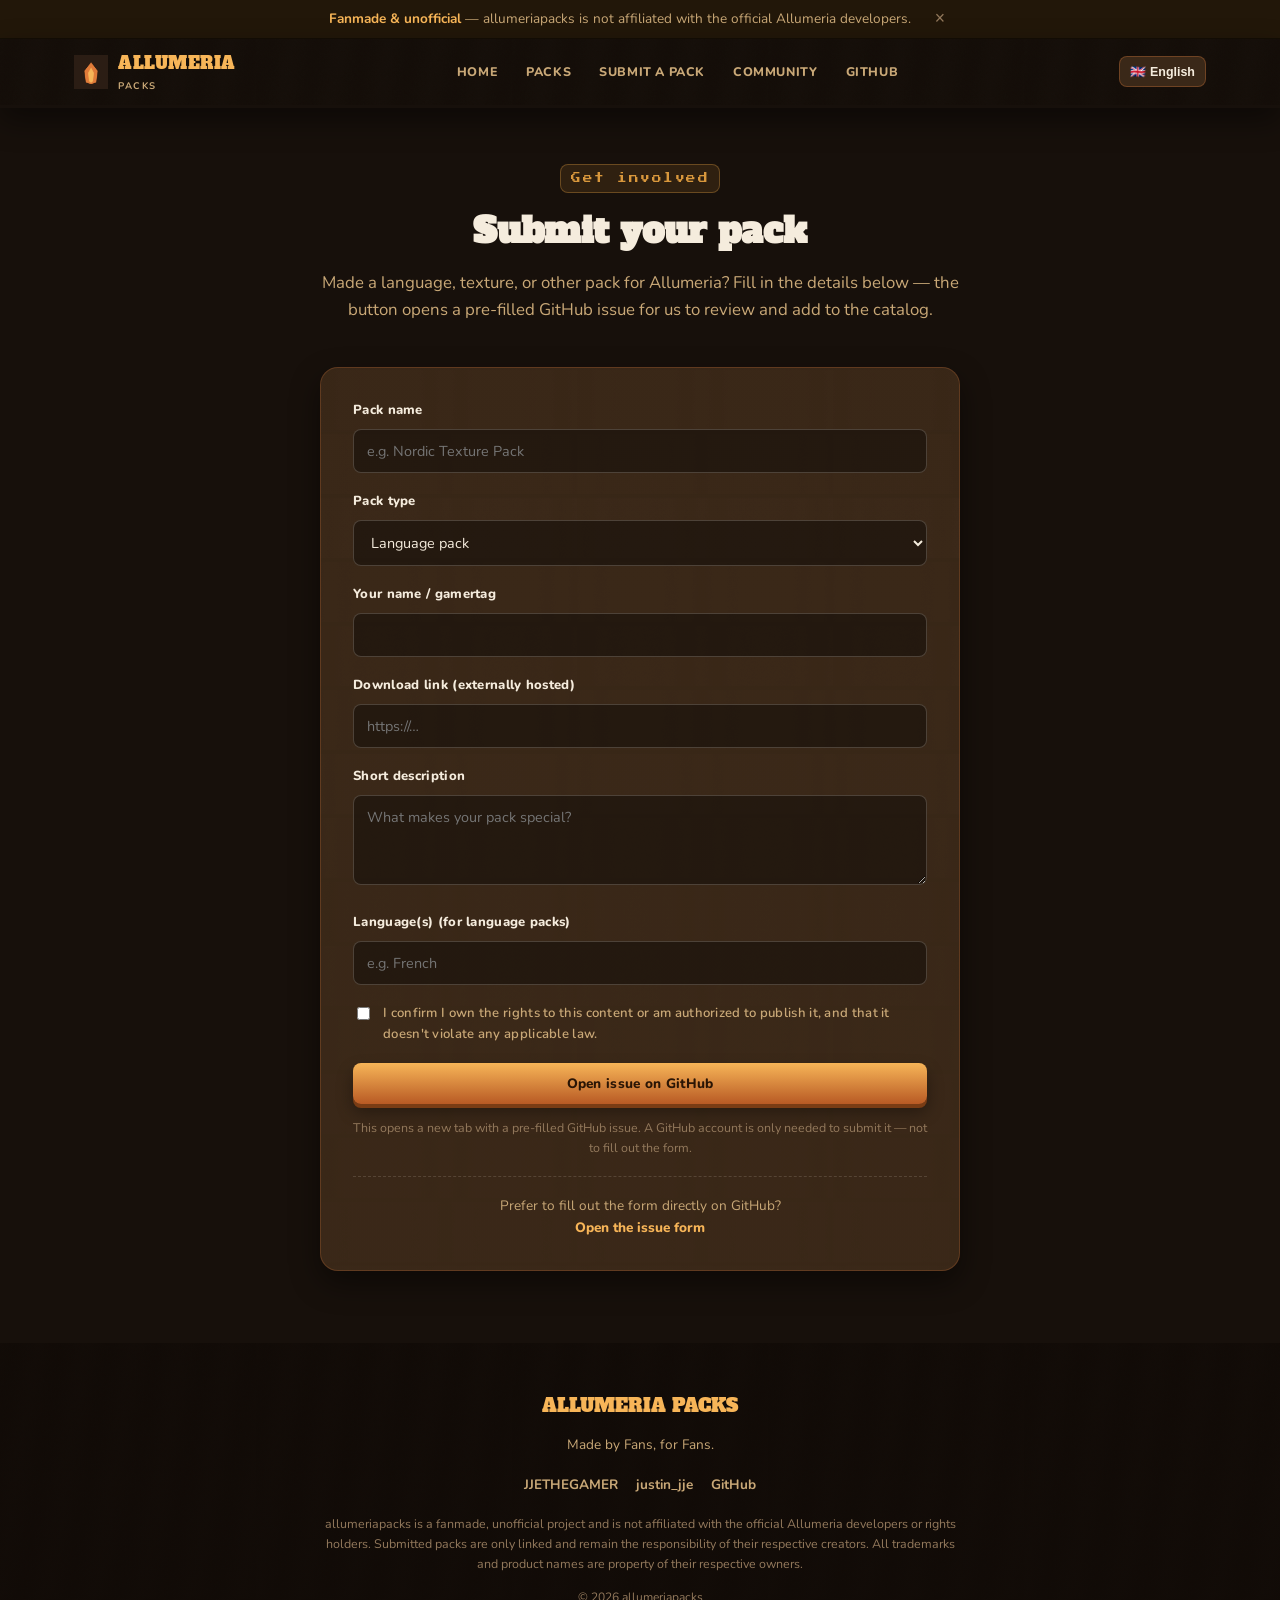
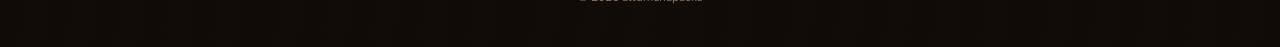
==== submit.html @ 22b9f439 "added page files" ====
<!doctype html>
<html lang="de">
<head>
<meta charset="UTF-8">
<meta name="viewport" content="width=device-width, initial-scale=1">

<title>Pack einreichen – allumeriapacks</title>
<meta name="description" content="Reiche dein eigenes Sprach-, Textur- oder anderes Paket für Allumeria bei allumeriapacks ein — kostenlos und offen für die Community.">
<meta name="robots" content="index, follow">
<link rel="canonical" href="https://allumeriapacks.github.io/submit.html">
<meta name="theme-color" content="#2a1a0e">

<meta property="og:type" content="website">
<meta property="og:site_name" content="allumeriapacks">
<meta property="og:title" content="Pack einreichen – allumeriapacks">
<meta property="og:description" content="Reiche dein eigenes Sprach-, Textur- oder anderes Paket für Allumeria bei allumeriapacks ein.">
<meta property="og:url" content="https://allumeriapacks.github.io/submit.html">
<meta property="og:image" content="https://allumeriapacks.github.io/assets/img/og-image.png">

<link rel="icon" href="assets/img/favicon-32.png" sizes="32x32" type="image/png">
<link rel="icon" href="assets/img/favicon-16.png" sizes="16x16" type="image/png">
<link rel="apple-touch-icon" href="assets/img/favicon-180.png">
<link rel="shortcut icon" href="assets/img/favicon.ico">

<link rel="preconnect" href="https://fonts.googleapis.com">
<link rel="preconnect" href="https://fonts.gstatic.com" crossorigin>
<link href="https://fonts.googleapis.com/css2?family=Alfa+Slab+One&family=Nunito:wght@400;600;700;800;900&family=Press+Start+2P&display=swap" rel="stylesheet">

<link rel="stylesheet" href="assets/css/style.css">
</head>
<body>

<div class="disclaimer-banner" id="disclaimer-banner">
  <div class="disclaimer-banner__inner">
    <span data-i18n-html="banner.text"></span>
    <button class="dismiss" type="button" data-i18n-aria="banner.dismiss">&times;</button>
  </div>
</div>

<header class="site-header">
  <nav class="nav" aria-label="Hauptnavigation">
    <a class="brand" href="index.html">
      <img class="brand__flame" src="assets/img/favicon.png" alt="" width="34" height="34">
      <span>ALLUMERIA<br><small>PACKS</small></span>
    </a>
    <button class="nav__toggle" id="nav-toggle" aria-expanded="false" aria-controls="nav-links" aria-label="Menü öffnen">☰</button>
    <ul class="nav__links" id="nav-links">
      <li><a href="index.html" data-i18n="nav.home">Home</a></li>
      <li><a href="index.html#catalog" data-i18n="nav.catalog">Packs</a></li>
      <li><a href="submit.html" data-i18n="nav.submit">Pack einreichen</a></li>
      <li><a href="index.html#community" data-i18n="nav.community">Community</a></li>
      <li><a href="https://github.com/allumeriapacks/allumeriapacks.github.io" target="_blank" rel="noopener" data-i18n="nav.github">GitHub</a></li>
    </ul>
    <div class="nav__actions">
      <div class="lang-switch" id="lang-switch">
        <button class="lang-switch__btn" id="lang-current" type="button" aria-haspopup="true">DE</button>
        <div class="lang-switch__menu" id="lang-menu" role="menu"></div>
      </div>
    </div>
  </nav>
</header>

<section style="padding-top:56px;">
  <div class="section__head">
    <span class="eyebrow" data-i18n="submit.eyebrow">Mitmachen</span>
    <h2 data-i18n="submit.title">Eigenes Pack einreichen</h2>
    <p class="hero__subtitle" data-i18n="submit.intro" style="margin-top:10px;">
      Du hast ein Sprach-, Textur- oder anderes Paket für Allumeria erstellt? Trag es unten ein — der Button öffnet ein vorausgefülltes GitHub-Issue.
    </p>
  </div>

  <form class="submit-panel" id="submit-form">
    <div class="form-field">
      <label for="pack-name" data-i18n="submit.name_label">Name des Packs</label>
      <input type="text" id="pack-name" name="pack-name" required data-i18n-placeholder="submit.name_placeholder" placeholder="z. B. Nordisches Texturepaket">
    </div>

    <div class="form-field">
      <label for="pack-type" data-i18n="submit.type_label">Art des Packs</label>
      <select id="pack-type" name="pack-type" required>
        <option value="language" data-i18n="pack.type_language">Sprachpaket</option>
        <option value="texture" data-i18n="pack.type_texture">Texturepaket</option>
        <option value="other" data-i18n="pack.type_other">Sonstiges</option>
      </select>
    </div>

    <div class="form-field">
      <label for="author" data-i18n="submit.author_label">Dein Name / Gamertag</label>
      <input type="text" id="author" name="author" required>
    </div>

    <div class="form-field">
      <label for="link" data-i18n="submit.link_label">Link zum Download (extern gehostet)</label>
      <input type="url" id="link" name="link" required data-i18n-placeholder="submit.link_placeholder" placeholder="https://…">
    </div>

    <div class="form-field">
      <label for="description" data-i18n="submit.description_label">Kurzbeschreibung</label>
      <textarea id="description" name="description" required data-i18n-placeholder="submit.description_placeholder" placeholder="Was macht dein Pack besonders?"></textarea>
    </div>

    <div class="form-field">
      <label for="languages" data-i18n="submit.language_label">Sprache(n) (bei Sprachpaketen)</label>
      <input type="text" id="languages" name="languages" data-i18n-placeholder="submit.language_placeholder" placeholder="z. B. Französisch">
    </div>

    <div class="form-field form-field--checkbox">
      <input type="checkbox" id="license" name="license" required>
      <label for="license" data-i18n="submit.license_label">Ich bestätige, dass ich die Rechte an diesem Inhalt besitze oder zur Veröffentlichung berechtigt bin und dass er nicht gegen geltendes Recht verstößt.</label>
    </div>

    <button type="submit" class="btn btn--primary btn--block" data-i18n="submit.submit_btn">Issue auf GitHub öffnen</button>

    <p class="form-note" data-i18n="submit.note">
      Es öffnet sich ein neuer Tab mit einem vorausgefüllten GitHub-Issue. Ein GitHub-Account wird nur zum Absenden benötigt.
    </p>

    <div class="form-alt">
      <span data-i18n="submit.alt_link">Lieber direkt das Formular auf GitHub ausfüllen?</span>
      <br>
      <a href="https://github.com/allumeriapacks/allumeriapacks.github.io/issues/new?template=submit-pack.yml&labels=pack-submission" target="_blank" rel="noopener" data-i18n="submit.alt_link_cta">Issue-Formular öffnen</a>
    </div>
  </form>
</section>

<footer class="site-footer">
  <div class="site-footer__brand">ALLUMERIA PACKS</div>
  <p class="site-footer__tagline" data-i18n="footer.tagline">Made by Fans, for Fans.</p>
  <div class="site-footer__socials">
    <a href="https://github.com/JJETHEGAMER" target="_blank" rel="noopener">JJETHEGAMER</a>
    <a href="https://instagram.com/justin_jje" target="_blank" rel="noopener">justin_jje</a>
    <a href="https://github.com/allumeriapacks/allumeriapacks.github.io" target="_blank" rel="noopener">GitHub</a>
  </div>
  <p class="site-footer__disclaimer" data-i18n="footer.disclaimer">
    allumeriapacks ist ein fanmade, inoffizielles Projekt und steht in keiner Verbindung zu den offiziellen Allumeria-Entwicklern oder -Rechteinhabern.
  </p>
  <p class="site-footer__rights">© <span id="footer-year">2026</span> allumeriapacks</p>
</footer>

<script src="assets/js/main.js"></script>
</body>
</html>
---- assets/css/style.css ----
/* =========================================================
   allumeriapacks — stylesheet
   Fanmade / inoffizieller Download-Bereich für Allumeria
   Design: rustikales Lagerfeuer-/Holz-Thema
   ========================================================= */

:root {
  /* palette */
  --bg-deep: #17100b;
  --bg-panel: #2a1c12;
  --bg-panel-2: #221709;
  --bg-card: #3a2818;
  --bg-card-hover: #43301d;
  --wood-seam: #17100b;
  --accent: #e8823c;
  --accent-dark: #b85a24;
  --accent-light: #f7b558;
  --text-cream: #f5ecdd;
  --text-muted: #c9a877;
  --text-faint: #93795c;
  --ok: #7fa650;
  --demo: #d8973c;
  --border-glow: rgba(232, 130, 60, 0.35);

  --font-display: "Alfa Slab One", "Georgia", serif;
  --font-body: "Nunito", "Segoe UI", sans-serif;
  --font-pixel: "Press Start 2P", monospace;

  --radius-lg: 18px;
  --radius-md: 12px;
  --radius-sm: 8px;
  --shadow-panel: 0 12px 30px rgba(0, 0, 0, 0.45);
  --container: 1180px;
}

@media (prefers-reduced-motion: reduce) {
  * { animation-duration: 0.001ms !important; transition-duration: 0.001ms !important; }
}

* { box-sizing: border-box; }

html { scroll-behavior: smooth; }

body {
  margin: 0;
  background: var(--bg-deep);
  color: var(--text-cream);
  font-family: var(--font-body);
  font-size: 16px;
  line-height: 1.6;
}

img { max-width: 100%; display: block; }

a { color: inherit; text-decoration: none; }

.container {
  max-width: var(--container);
  margin: 0 auto;
  padding: 0 24px;
}

.visually-hidden {
  position: absolute;
  width: 1px; height: 1px;
  overflow: hidden;
  clip: rect(0 0 0 0);
  white-space: nowrap;
}

/* focus visibility */
a:focus-visible,
button:focus-visible,
select:focus-visible {
  outline: 3px solid var(--accent-light);
  outline-offset: 2px;
}

/* =========================================================
   Top disclaimer banner
   ========================================================= */
.disclaimer-banner {
  background: var(--bg-panel-2);
  border-bottom: 1px solid rgba(0,0,0,0.4);
  color: var(--text-muted);
  font-size: 0.85rem;
}
.disclaimer-banner__inner {
  max-width: var(--container);
  margin: 0 auto;
  padding: 8px 24px;
  display: flex;
  align-items: center;
  gap: 10px;
  justify-content: center;
  text-align: center;
}
.disclaimer-banner__inner strong { color: var(--accent-light); }
.disclaimer-banner .dismiss {
  background: none;
  border: none;
  color: var(--text-faint);
  cursor: pointer;
  font-size: 1.1rem;
  line-height: 1;
  margin-left: 8px;
  padding: 2px 6px;
}
.disclaimer-banner .dismiss:hover { color: var(--accent-light); }
.disclaimer-banner[hidden] { display: none; }

/* =========================================================
   Header / Nav
   ========================================================= */
.site-header {
  position: sticky;
  top: 0;
  z-index: 40;
  background-image:
    linear-gradient(rgba(20, 14, 9, 0.85), rgba(20, 14, 9, 0.85)),
    url("../img/wood-panel.png");
  background-size: auto, 256px;
  border-bottom: 3px solid var(--wood-seam);
  box-shadow: var(--shadow-panel);
}

.nav {
  display: flex;
  align-items: center;
  justify-content: space-between;
  gap: 20px;
  padding: 12px 24px;
  max-width: var(--container);
  margin: 0 auto;
  position: relative;
}

.brand {
  display: flex;
  align-items: center;
  gap: 10px;
  font-family: var(--font-display);
  font-size: 1.05rem;
  letter-spacing: 0.5px;
  color: var(--accent-light);
  white-space: nowrap;
}
.brand__flame { width: 34px; height: 34px; flex-shrink: 0; }
.brand small {
  display: block;
  font-family: var(--font-body);
  font-weight: 700;
  font-size: 0.6rem;
  letter-spacing: 1.5px;
  color: var(--text-muted);
}

.nav__toggle {
  display: none;
  background: none;
  border: 1px solid var(--text-faint);
  border-radius: var(--radius-sm);
  color: var(--text-cream);
  font-size: 1.2rem;
  padding: 6px 10px;
  cursor: pointer;
}

.nav__links {
  display: flex;
  gap: 4px;
  list-style: none;
  margin: 0;
  padding: 0;
  flex-wrap: wrap;
}
.nav__links a {
  display: inline-block;
  padding: 8px 12px;
  font-weight: 800;
  font-size: 0.78rem;
  letter-spacing: 0.6px;
  text-transform: uppercase;
  color: var(--text-muted);
  border-radius: var(--radius-sm);
  transition: color 0.15s ease, background 0.15s ease;
}
.nav__links a:hover,
.nav__links a:focus-visible {
  color: var(--accent-light);
  background: rgba(232, 130, 60, 0.1);
}

.nav__actions {
  display: flex;
  align-items: center;
  gap: 10px;
}

.lang-switch { position: relative; }
.lang-switch__btn {
  display: flex;
  align-items: center;
  gap: 6px;
  background: var(--bg-card);
  border: 1px solid rgba(232, 130, 60, 0.3);
  color: var(--text-cream);
  padding: 7px 10px;
  border-radius: var(--radius-sm);
  font-weight: 700;
  font-size: 0.78rem;
  cursor: pointer;
}
.lang-switch__btn:hover { border-color: var(--accent); }
.lang-switch__menu {
  position: absolute;
  right: 0;
  top: calc(100% + 8px);
  background: var(--bg-card);
  border: 1px solid rgba(232, 130, 60, 0.25);
  border-radius: var(--radius-md);
  box-shadow: var(--shadow-panel);
  min-width: 170px;
  padding: 6px;
  display: none;
  z-index: 50;
}
.lang-switch.open .lang-switch__menu { display: block; }
.lang-switch__menu button {
  width: 100%;
  display: flex;
  align-items: center;
  gap: 8px;
  background: none;
  border: none;
  color: var(--text-cream);
  padding: 8px 10px;
  border-radius: var(--radius-sm);
  font-size: 0.85rem;
  cursor: pointer;
  text-align: left;
}
.lang-switch__menu button:hover { background: rgba(232, 130, 60, 0.15); }
.lang-switch__menu button[aria-current="true"] { color: var(--accent-light); font-weight: 800; }

.btn {
  display: inline-flex;
  align-items: center;
  justify-content: center;
  gap: 8px;
  font-family: var(--font-body);
  font-weight: 800;
  font-size: 0.85rem;
  letter-spacing: 0.3px;
  padding: 11px 20px;
  border-radius: var(--radius-sm);
  border: none;
  cursor: pointer;
  transition: transform 0.12s ease, box-shadow 0.12s ease, background 0.15s ease;
}
.btn:active { transform: translateY(1px); }

.btn--primary {
  background: linear-gradient(180deg, var(--accent-light), var(--accent-dark));
  color: #2a1505;
  box-shadow: 0 4px 0 #7a3c14, 0 8px 16px rgba(0,0,0,0.35);
}
.btn--primary:hover { filter: brightness(1.07); }

.btn--ghost {
  background: rgba(245, 236, 221, 0.06);
  color: var(--text-cream);
  border: 1px solid rgba(245, 236, 221, 0.25);
}
.btn--ghost:hover { background: rgba(245, 236, 221, 0.12); }

.btn--sm { padding: 8px 14px; font-size: 0.78rem; }
.btn--block { width: 100%; }
.btn--disabled {
  opacity: 0.5;
  cursor: not-allowed;
  box-shadow: none;
  filter: grayscale(0.4);
}
.btn--disabled:hover { filter: grayscale(0.4); }

/* =========================================================
   Hero
   ========================================================= */
.hero {
  position: relative;
  padding: 84px 24px 96px;
  text-align: center;
  background:
    radial-gradient(ellipse at 50% 0%, rgba(232,130,60,0.16), transparent 60%),
    url("../img/hero-bg.jpg") center / cover;
  border-bottom: 3px solid var(--wood-seam);
  overflow: hidden;
}
.hero::after {
  content: "";
  position: absolute;
  inset: 0;
  background: linear-gradient(180deg, transparent 40%, var(--bg-deep) 100%);
  pointer-events: none;
}
.hero__inner { position: relative; z-index: 1; max-width: 720px; margin: 0 auto; }

.hero__flame {
  width: 56px;
  height: 56px;
  margin: 0 auto 18px;
  animation: flicker 2.6s ease-in-out infinite;
}
@keyframes flicker {
  0%, 100% { transform: scale(1) rotate(-1deg); filter: brightness(1); }
  50% { transform: scale(1.06) rotate(1deg); filter: brightness(1.15); }
}

.eyebrow {
  display: inline-block;
  font-family: var(--font-pixel);
  font-size: 0.6rem;
  letter-spacing: 1.5px;
  color: var(--demo);
  background: rgba(216, 151, 60, 0.12);
  border: 1px solid rgba(216, 151, 60, 0.35);
  padding: 6px 10px;
  border-radius: var(--radius-sm);
  margin-bottom: 18px;
}

.hero h1 {
  font-family: var(--font-display);
  font-size: clamp(2.4rem, 6vw, 4.2rem);
  line-height: 1.05;
  margin: 0 0 14px;
  color: var(--text-cream);
  text-shadow: 0 3px 0 rgba(0,0,0,0.5), 0 0 40px rgba(232,130,60,0.25);
  letter-spacing: 1px;
}
.hero__subtitle {
  font-size: 1.05rem;
  color: var(--text-muted);
  margin: 0 0 32px;
}
.hero__actions {
  display: flex;
  justify-content: center;
  gap: 14px;
  flex-wrap: wrap;
}

/* =========================================================
   Section shared
   ========================================================= */
section { padding: 72px 24px; }
.section__head {
  max-width: 640px;
  margin: 0 auto 44px;
  text-align: center;
}
.section__head h2 {
  font-family: var(--font-display);
  font-size: clamp(1.6rem, 3.4vw, 2.2rem);
  margin: 10px 0 0;
  color: var(--text-cream);
}
.section__head .eyebrow { margin-bottom: 0; }

/* =========================================================
   Pack cards
   ========================================================= */
.packs {
  background: var(--bg-panel);
  border-top: 1px solid rgba(0,0,0,0.3);
  border-bottom: 3px solid var(--wood-seam);
}
.pack-grid {
  max-width: var(--container);
  margin: 0 auto;
  display: grid;
  grid-template-columns: repeat(auto-fit, minmax(320px, 1fr));
  gap: 28px;
}

.pack-card {
  position: relative;
  background:
    linear-gradient(rgba(58, 40, 24, 0.94), rgba(58, 40, 24, 0.97)),
    url("../img/wood-plank.png");
  background-size: auto, 256px;
  border: 1px solid rgba(232, 130, 60, 0.22);
  border-radius: var(--radius-lg);
  padding: 28px 26px 26px;
  box-shadow: var(--shadow-panel);
  transition: transform 0.18s ease, box-shadow 0.18s ease, border-color 0.18s ease;
}
.pack-card:hover {
  transform: translateY(-4px);
  border-color: var(--border-glow);
  box-shadow: 0 18px 40px rgba(0,0,0,0.5), 0 0 0 1px var(--border-glow);
}

.pack-card__top {
  display: flex;
  align-items: center;
  gap: 12px;
  margin-bottom: 16px;
}
.pack-card__badge {
  flex-shrink: 0;
  width: 34px;
  height: 34px;
  border-radius: 50%;
  background: linear-gradient(180deg, var(--accent-light), var(--accent-dark));
  color: #2a1505;
  font-family: var(--font-pixel);
  font-size: 0.85rem;
  display: flex;
  align-items: center;
  justify-content: center;
  box-shadow: 0 3px 0 #7a3c14;
}
.pack-card__kicker {
  font-size: 0.72rem;
  font-weight: 800;
  letter-spacing: 0.8px;
  text-transform: uppercase;
  color: var(--text-faint);
}

.pack-card h3 {
  font-family: var(--font-display);
  font-size: 1.3rem;
  margin: 0 0 4px;
  color: var(--text-cream);
  letter-spacing: 0.3px;
}
.pack-card__subtitle {
  font-size: 0.85rem;
  color: var(--text-muted);
  margin: 0 0 14px;
}

.status-tag {
  display: inline-flex;
  align-items: center;
  gap: 6px;
  font-size: 0.72rem;
  font-weight: 800;
  letter-spacing: 0.4px;
  text-transform: uppercase;
  padding: 5px 10px;
  border-radius: 20px;
  margin-bottom: 16px;
}
.status-tag--demo {
  color: var(--demo);
  background: rgba(216, 151, 60, 0.14);
  border: 1px solid rgba(216, 151, 60, 0.35);
}
.status-tag--demo::before { content: "\26A0\FE0E"; }

.pack-card p.desc {
  font-size: 0.92rem;
  color: var(--text-muted);
  margin: 0 0 16px;
}

.pack-card__features {
  list-style: none;
  margin: 0 0 20px;
  padding: 0;
  display: grid;
  gap: 8px;
}
.pack-card__features li {
  font-size: 0.85rem;
  color: var(--text-cream);
  display: flex;
  gap: 8px;
  align-items: flex-start;
}
.pack-card__features li::before {
  content: "\2713";
  color: var(--accent-light);
  font-weight: 900;
  flex-shrink: 0;
}

.pack-card__meta {
  display: flex;
  gap: 16px;
  flex-wrap: wrap;
  font-size: 0.75rem;
  color: var(--text-faint);
  margin-bottom: 18px;
  border-top: 1px dashed rgba(245,236,221,0.15);
  padding-top: 14px;
}
.pack-card__meta strong { color: var(--text-muted); }

.pack-card__actions {
  display: flex;
  gap: 10px;
  flex-wrap: wrap;
}
.pack-card__actions .btn { flex: 1 1 auto; }

/* =========================================================
   Installation steps
   ========================================================= */
.install-steps {
  max-width: var(--container);
  margin: 0 auto;
  display: grid;
  grid-template-columns: repeat(auto-fit, minmax(260px, 1fr));
  gap: 24px;
}
.install-step {
  background: var(--bg-card);
  border: 1px solid rgba(232,130,60,0.15);
  border-radius: var(--radius-md);
  padding: 22px 20px;
  position: relative;
}
.install-step__num {
  font-family: var(--font-pixel);
  font-size: 1.4rem;
  color: var(--accent);
  margin-bottom: 10px;
  display: block;
}
.install-step h3 {
  font-size: 1.02rem;
  margin: 0 0 8px;
  color: var(--text-cream);
}
.install-step p {
  font-size: 0.88rem;
  color: var(--text-muted);
  margin: 0;
}
.install-step code {
  background: rgba(0,0,0,0.35);
  padding: 2px 6px;
  border-radius: 4px;
  font-size: 0.82rem;
  color: var(--accent-light);
}

/* =========================================================
   Community
   ========================================================= */
.community {
  background: var(--bg-panel);
  border-top: 1px solid rgba(0,0,0,0.3);
  border-bottom: 3px solid var(--wood-seam);
  text-align: center;
}
.community__socials {
  display: flex;
  justify-content: center;
  gap: 14px;
  flex-wrap: wrap;
  margin-top: 28px;
}
.social-pill {
  display: inline-flex;
  align-items: center;
  gap: 8px;
  background: var(--bg-card);
  border: 1px solid rgba(232,130,60,0.25);
  padding: 10px 18px;
  border-radius: 30px;
  font-weight: 800;
  font-size: 0.85rem;
  color: var(--text-cream);
  transition: border-color 0.15s ease, transform 0.15s ease;
}
.social-pill:hover { border-color: var(--accent); transform: translateY(-2px); }
.social-pill svg { width: 18px; height: 18px; }

/* =========================================================
   Footer
   ========================================================= */
.site-footer {
  background-image:
    linear-gradient(rgba(17,11,7,0.9), rgba(17,11,7,0.94)),
    url("../img/wood-panel.png");
  background-size: auto, 256px;
  padding: 48px 24px 28px;
  text-align: center;
  color: var(--text-faint);
  font-size: 0.85rem;
}
.site-footer__brand {
  font-family: var(--font-display);
  color: var(--accent-light);
  font-size: 1.15rem;
  margin-bottom: 6px;
}
.site-footer__tagline { color: var(--text-muted); margin-bottom: 18px; }
.site-footer__socials {
  display: flex;
  justify-content: center;
  gap: 18px;
  margin-bottom: 18px;
  flex-wrap: wrap;
}
.site-footer__socials a { color: var(--text-muted); font-weight: 700; }
.site-footer__socials a:hover { color: var(--accent-light); }
.site-footer__disclaimer {
  max-width: 640px;
  margin: 0 auto 14px;
  font-size: 0.78rem;
  line-height: 1.6;
}
.site-footer__rights { font-size: 0.75rem; }

/* =========================================================
   Modal (preview)
   ========================================================= */
.modal-overlay {
  position: fixed;
  inset: 0;
  background: rgba(10, 6, 4, 0.75);
  display: none;
  align-items: center;
  justify-content: center;
  z-index: 100;
  padding: 20px;
}
.modal-overlay.open { display: flex; }
.modal {
  background: var(--bg-card);
  border: 1px solid rgba(232,130,60,0.3);
  border-radius: var(--radius-lg);
  max-width: 560px;
  width: 100%;
  padding: 26px;
  box-shadow: var(--shadow-panel);
}
.modal h3 { font-family: var(--font-display); color: var(--accent-light); margin-top: 0; }
.modal__close {
  float: right;
  background: none;
  border: none;
  color: var(--text-muted);
  font-size: 1.3rem;
  cursor: pointer;
}
.modal__body { clear: both; }
.modal__body ul { padding-left: 20px; color: var(--text-muted); }

/* =========================================================
   Catalog filter bar
   ========================================================= */
.filter-bar {
  max-width: var(--container);
  margin: 0 auto 32px;
  display: flex;
  gap: 10px;
  flex-wrap: wrap;
  justify-content: center;
}
.filter-chip {
  background: var(--bg-card);
  border: 1px solid rgba(232, 130, 60, 0.25);
  color: var(--text-muted);
  padding: 9px 16px;
  border-radius: 30px;
  font-weight: 800;
  font-size: 0.78rem;
  letter-spacing: 0.3px;
  cursor: pointer;
  transition: all 0.15s ease;
}
.filter-chip:hover { border-color: var(--accent); color: var(--text-cream); }
.filter-chip[aria-pressed="true"] {
  background: linear-gradient(180deg, var(--accent-light), var(--accent-dark));
  color: #2a1505;
  border-color: transparent;
}

.pack-card__official {
  display: inline-flex;
  align-items: center;
  gap: 5px;
  font-size: 0.68rem;
  font-weight: 800;
  letter-spacing: 0.4px;
  text-transform: uppercase;
  color: var(--accent-light);
  margin-bottom: 10px;
}
.pack-card__official::before { content: "\2605"; }

.pack-card__author {
  font-size: 0.82rem;
  color: var(--text-faint);
  margin: 0 0 14px;
}
.pack-card__author a { color: var(--text-muted); font-weight: 700; }
.pack-card__author a:hover { color: var(--accent-light); }

.pack-card__tags {
  list-style: none;
  display: flex;
  flex-wrap: wrap;
  gap: 6px;
  margin: 0 0 16px;
  padding: 0;
}
.pack-card__tags li {
  font-size: 0.7rem;
  font-weight: 700;
  color: var(--text-muted);
  background: rgba(245, 236, 221, 0.06);
  border: 1px solid rgba(245, 236, 221, 0.12);
  padding: 3px 9px;
  border-radius: 20px;
}

.pack-card__external {
  font-size: 0.72rem;
  color: var(--text-faint);
  margin: -6px 0 16px;
  display: flex;
  align-items: center;
  gap: 5px;
}
.pack-card__external::before { content: "\2197"; }

.empty-state {
  max-width: var(--container);
  margin: 0 auto;
  text-align: center;
  padding: 60px 20px;
  border: 2px dashed rgba(232, 130, 60, 0.25);
  border-radius: var(--radius-lg);
  color: var(--text-muted);
}
.empty-state h3 {
  font-family: var(--font-display);
  color: var(--text-cream);
  margin: 0 0 8px;
  font-size: 1.2rem;
}
.empty-state[hidden] { display: none; }

/* =========================================================
   Submit form
   ========================================================= */
.submit-panel {
  max-width: 640px;
  margin: 0 auto;
  background:
    linear-gradient(rgba(58, 40, 24, 0.94), rgba(58, 40, 24, 0.97)),
    url("../img/wood-plank.png");
  background-size: auto, 256px;
  border: 1px solid rgba(232, 130, 60, 0.22);
  border-radius: var(--radius-lg);
  padding: 32px;
  box-shadow: var(--shadow-panel);
}

.form-field { margin-bottom: 18px; }
.form-field label {
  display: block;
  font-weight: 800;
  font-size: 0.82rem;
  letter-spacing: 0.3px;
  color: var(--text-cream);
  margin-bottom: 8px;
}
.form-field input[type="text"],
.form-field input[type="url"],
.form-field textarea,
.form-field select {
  width: 100%;
  background: rgba(23, 16, 11, 0.6);
  border: 1px solid rgba(245, 236, 221, 0.2);
  color: var(--text-cream);
  padding: 11px 13px;
  border-radius: var(--radius-sm);
  font-family: var(--font-body);
  font-size: 0.9rem;
}
.form-field input:focus,
.form-field textarea:focus,
.form-field select:focus {
  outline: 2px solid var(--accent);
  border-color: var(--accent);
}
.form-field textarea { resize: vertical; min-height: 90px; }
.form-field--checkbox {
  display: flex;
  align-items: flex-start;
  gap: 10px;
}
.form-field--checkbox input { margin-top: 4px; flex-shrink: 0; }
.form-field--checkbox label { margin: 0; font-weight: 600; font-size: 0.82rem; color: var(--text-muted); }
.form-note {
  font-size: 0.78rem;
  color: var(--text-faint);
  margin: 14px 0 0;
  text-align: center;
}
.form-alt {
  text-align: center;
  margin-top: 18px;
  padding-top: 18px;
  border-top: 1px dashed rgba(245, 236, 221, 0.15);
  font-size: 0.85rem;
  color: var(--text-muted);
}
.form-alt a { color: var(--accent-light); font-weight: 800; }

/* =========================================================
   Responsive
   ========================================================= */
@media (max-width: 860px) {
  .nav__toggle { display: inline-flex; align-items: center; }
  .nav__links {
    position: absolute;
    top: 100%;
    left: 0;
    right: 0;
    background: var(--bg-panel);
    flex-direction: column;
    padding: 10px 16px;
    display: none;
    border-bottom: 3px solid var(--wood-seam);
    box-shadow: var(--shadow-panel);
  }
  .nav__links.open { display: flex; }
  .nav__links a { padding: 12px 8px; }
}

@media (max-width: 520px) {
  section { padding: 56px 18px; }
  .hero { padding: 64px 18px 72px; }
  .pack-card__actions { flex-direction: column; }
}
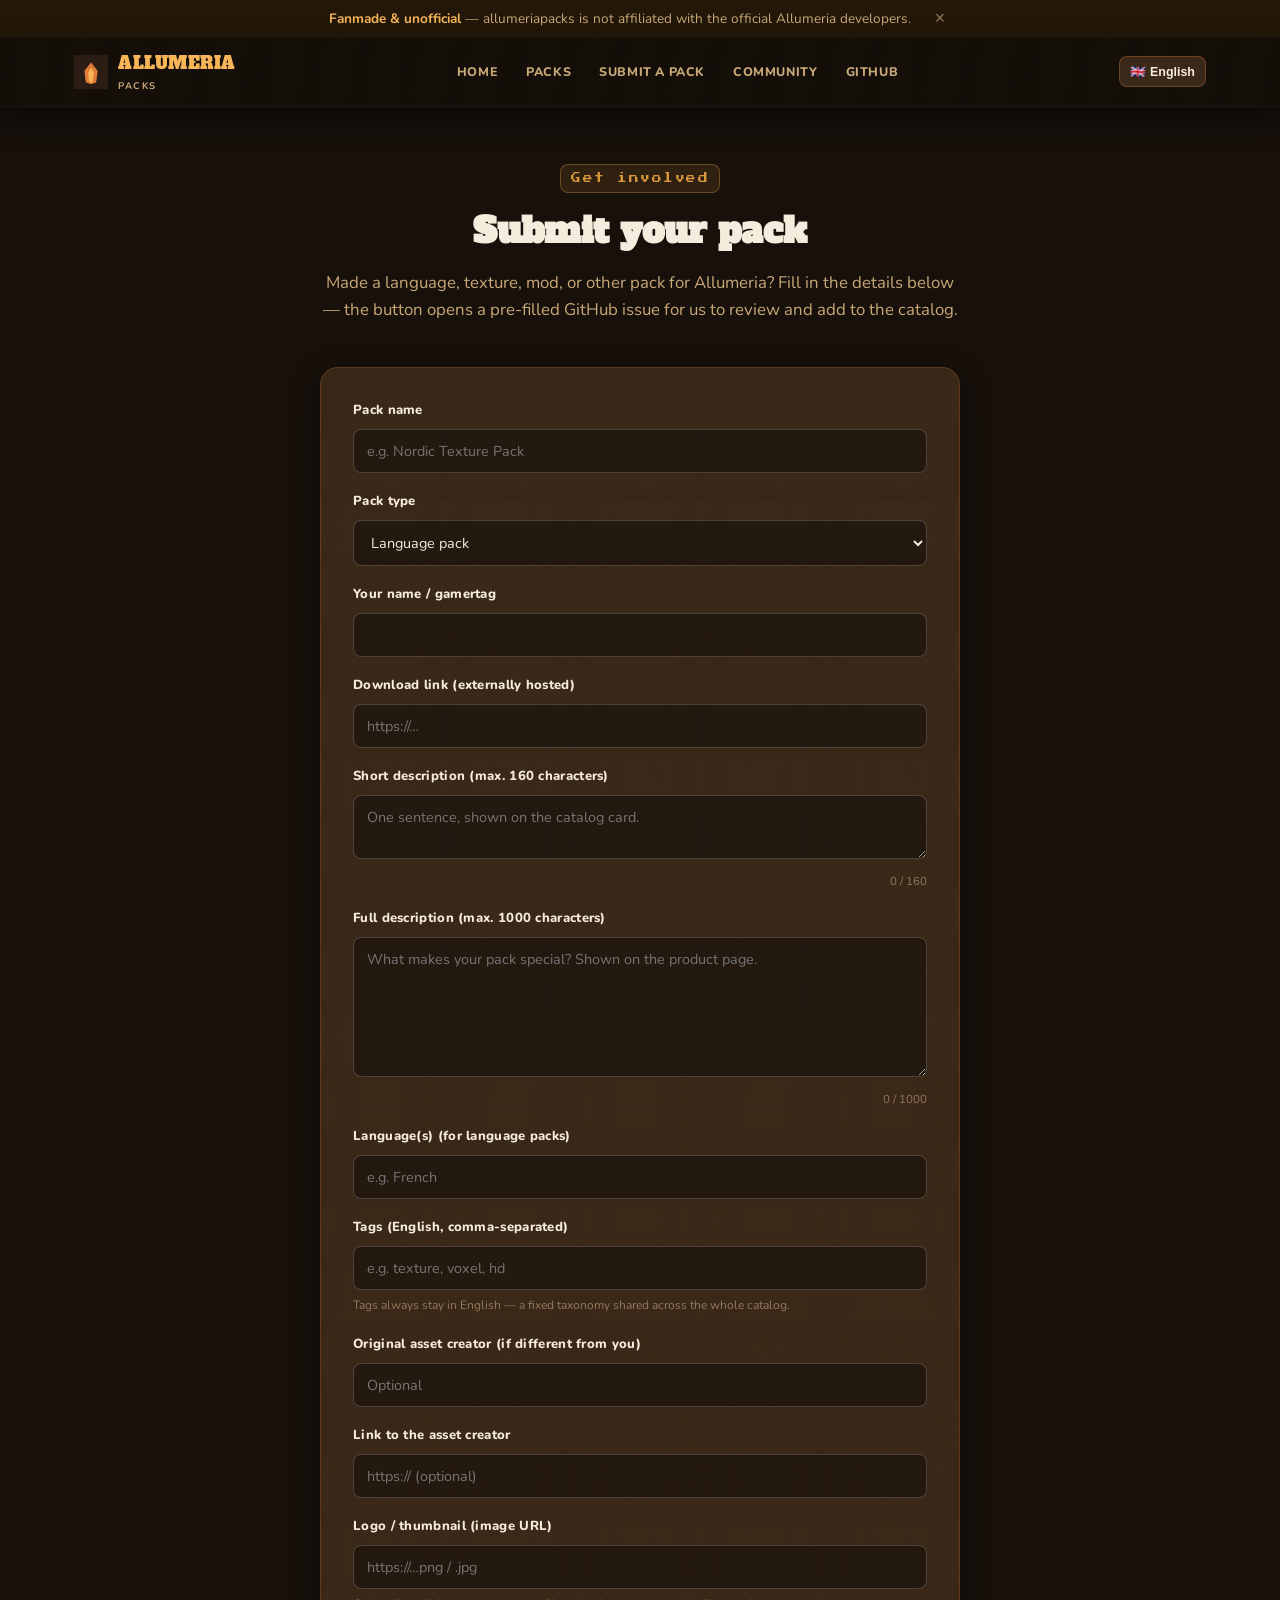
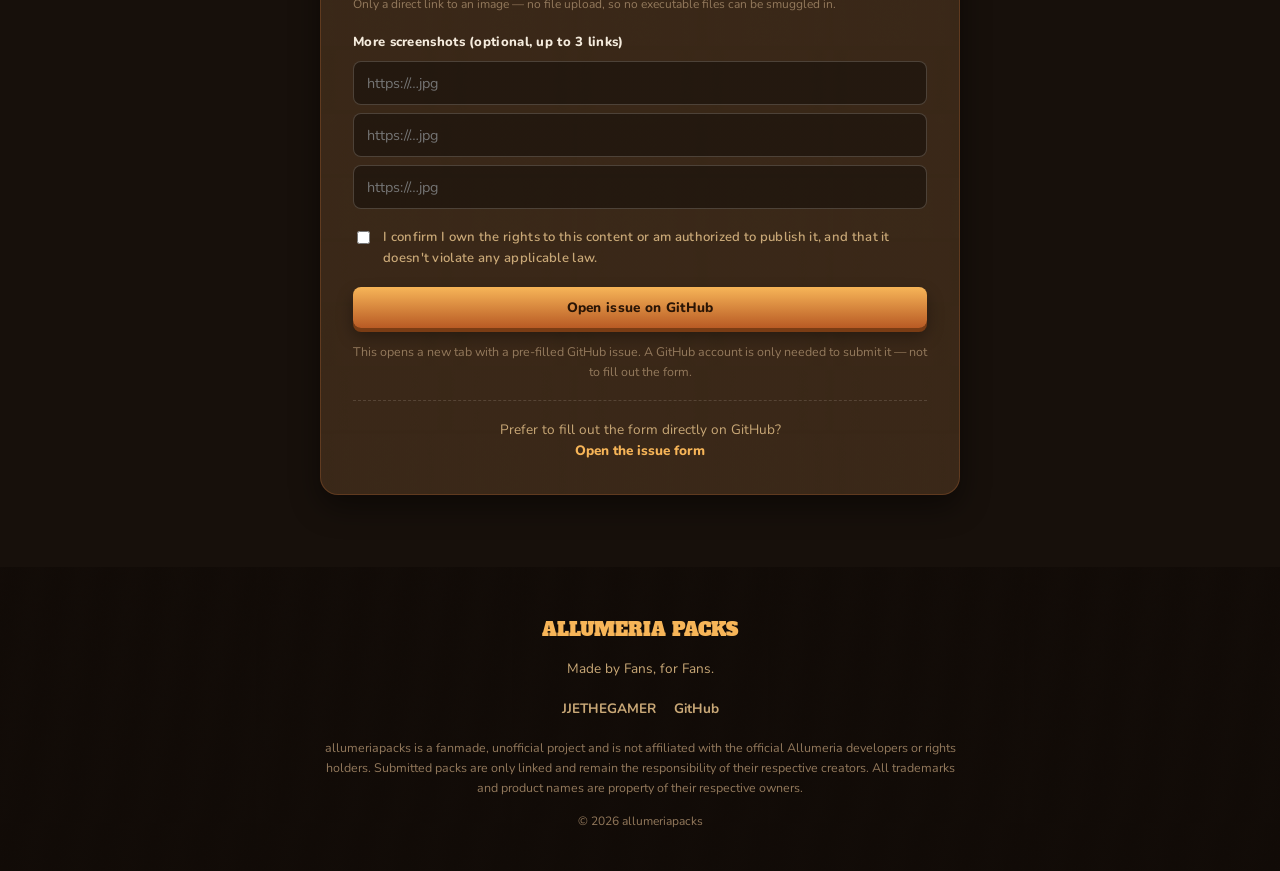
==== commit c8f08958: "V2 reworked and added final features" ====
--- a/submit.html
+++ b/submit.html
@@ -5,7 +5,7 @@
 <meta name="viewport" content="width=device-width, initial-scale=1">
 
 <title>Pack einreichen – allumeriapacks</title>
-<meta name="description" content="Reiche dein eigenes Sprach-, Textur- oder anderes Paket für Allumeria bei allumeriapacks ein — kostenlos und offen für die Community.">
+<meta name="description" content="Reiche dein eigenes Sprach-, Textur-, Mod- oder anderes Paket für Allumeria bei allumeriapacks ein — kostenlos und offen für die Community.">
 <meta name="robots" content="index, follow">
 <link rel="canonical" href="https://allumeriapacks.github.io/submit.html">
 <meta name="theme-color" content="#2a1a0e">
@@ -13,7 +13,7 @@
 <meta property="og:type" content="website">
 <meta property="og:site_name" content="allumeriapacks">
 <meta property="og:title" content="Pack einreichen – allumeriapacks">
-<meta property="og:description" content="Reiche dein eigenes Sprach-, Textur- oder anderes Paket für Allumeria bei allumeriapacks ein.">
+<meta property="og:description" content="Reiche dein eigenes Sprach-, Textur-, Mod- oder anderes Paket für Allumeria bei allumeriapacks ein.">
 <meta property="og:url" content="https://allumeriapacks.github.io/submit.html">
 <meta property="og:image" content="https://allumeriapacks.github.io/assets/img/og-image.png">
 
@@ -65,7 +65,7 @@
     <span class="eyebrow" data-i18n="submit.eyebrow">Mitmachen</span>
     <h2 data-i18n="submit.title">Eigenes Pack einreichen</h2>
     <p class="hero__subtitle" data-i18n="submit.intro" style="margin-top:10px;">
-      Du hast ein Sprach-, Textur- oder anderes Paket für Allumeria erstellt? Trag es unten ein — der Button öffnet ein vorausgefülltes GitHub-Issue.
+      Du hast ein Sprach-, Textur-, Mod- oder anderes Paket für Allumeria erstellt? Trag es unten ein — der Button öffnet ein vorausgefülltes GitHub-Issue.
     </p>
   </div>
 
@@ -80,6 +80,7 @@
       <select id="pack-type" name="pack-type" required>
         <option value="language" data-i18n="pack.type_language">Sprachpaket</option>
         <option value="texture" data-i18n="pack.type_texture">Texturepaket</option>
+        <option value="mod" data-i18n="pack.type_mod">Mod</option>
         <option value="other" data-i18n="pack.type_other">Sonstiges</option>
       </select>
     </div>
@@ -95,13 +96,51 @@
     </div>
 
     <div class="form-field">
-      <label for="description" data-i18n="submit.description_label">Kurzbeschreibung</label>
-      <textarea id="description" name="description" required data-i18n-placeholder="submit.description_placeholder" placeholder="Was macht dein Pack besonders?"></textarea>
+      <label for="description-short" data-i18n="submit.description_short_label">Kurzbeschreibung (max. 160 Zeichen)</label>
+      <textarea id="description-short" name="description-short" maxlength="160" required data-i18n-placeholder="submit.description_short_placeholder" placeholder="Ein Satz, der auf der Katalog-Karte erscheint." style="min-height:60px;"></textarea>
+      <span class="form-field__counter" id="description-short-counter">0 / 160</span>
+    </div>
+
+    <div class="form-field">
+      <label for="description-long" data-i18n="submit.description_long_label">Ausführliche Beschreibung (max. 1000 Zeichen)</label>
+      <textarea id="description-long" name="description-long" maxlength="1000" required data-i18n-placeholder="submit.description_long_placeholder" placeholder="Was macht dein Pack besonders? Erscheint auf der Produktseite." style="min-height:140px;"></textarea>
+      <span class="form-field__counter" id="description-long-counter">0 / 1000</span>
     </div>
 
     <div class="form-field">
       <label for="languages" data-i18n="submit.language_label">Sprache(n) (bei Sprachpaketen)</label>
       <input type="text" id="languages" name="languages" data-i18n-placeholder="submit.language_placeholder" placeholder="z. B. Französisch">
+    </div>
+
+    <div class="form-field">
+      <label for="tags" data-i18n="submit.tags_label">Tags (Englisch, mit Komma getrennt)</label>
+      <input type="text" id="tags" name="tags" required data-i18n-placeholder="submit.tags_placeholder" placeholder="z. B. texture, voxel, hd">
+      <p class="form-field__hint" data-i18n="submit.tags_hint">Tags bleiben immer auf Englisch — feste Taxonomie für den ganzen Katalog.</p>
+    </div>
+
+    <div class="form-field">
+      <label for="creator" data-i18n="submit.creator_label">Ersteller der Assets (falls abweichend von dir)</label>
+      <input type="text" id="creator" name="creator" data-i18n-placeholder="submit.creator_placeholder" placeholder="Optional">
+    </div>
+
+    <div class="form-field">
+      <label for="creator-link" data-i18n="submit.creator_link_label">Link zum Asset-Ersteller</label>
+      <input type="url" id="creator-link" name="creator-link" data-i18n-placeholder="submit.creator_link_placeholder" placeholder="https:// (optional)">
+    </div>
+
+    <div class="form-field">
+      <label for="image-logo" data-i18n="submit.image_logo_label">Logo / Vorschaubild (Bild-URL)</label>
+      <input type="url" id="image-logo" name="image-logo" data-i18n-placeholder="submit.image_logo_placeholder" placeholder="https://…png / .jpg">
+      <p class="form-field__hint" data-i18n="submit.image_logo_hint">Nur ein direkter Link zu einem Bild — kein Datei-Upload, damit keine ausführbaren Dateien eingeschleust werden können.</p>
+    </div>
+
+    <div class="form-field">
+      <label for="image-gallery-1" data-i18n="submit.image_gallery_label">Weitere Bilder (optional, bis zu 3 Links)</label>
+      <div class="form-field__group">
+        <input type="url" id="image-gallery-1" name="image-gallery-1" placeholder="https://…jpg">
+        <input type="url" id="image-gallery-2" name="image-gallery-2" placeholder="https://…jpg">
+        <input type="url" id="image-gallery-3" name="image-gallery-3" placeholder="https://…jpg">
+      </div>
     </div>
 
     <div class="form-field form-field--checkbox">
@@ -128,7 +167,6 @@
   <p class="site-footer__tagline" data-i18n="footer.tagline">Made by Fans, for Fans.</p>
   <div class="site-footer__socials">
     <a href="https://github.com/JJETHEGAMER" target="_blank" rel="noopener">JJETHEGAMER</a>
-    <a href="https://instagram.com/justin_jje" target="_blank" rel="noopener">justin_jje</a>
     <a href="https://github.com/allumeriapacks/allumeriapacks.github.io" target="_blank" rel="noopener">GitHub</a>
   </div>
   <p class="site-footer__disclaimer" data-i18n="footer.disclaimer">
--- a/assets/css/style.css
+++ b/assets/css/style.css
@@ -795,6 +795,24 @@
   border-color: var(--accent);
 }
 .form-field textarea { resize: vertical; min-height: 90px; }
+.form-field__counter {
+  display: block;
+  text-align: right;
+  font-size: 0.72rem;
+  color: var(--text-faint);
+  margin-top: 4px;
+}
+.form-field__counter.limit-near { color: var(--demo); }
+.form-field__counter.limit-over { color: #e05c4c; font-weight: 800; }
+.form-field__hint {
+  font-size: 0.75rem;
+  color: var(--text-faint);
+  margin: 6px 0 0;
+}
+.form-field__group {
+  display: grid;
+  gap: 8px;
+}
 .form-field--checkbox {
   display: flex;
   align-items: flex-start;
@@ -817,6 +835,168 @@
   color: var(--text-muted);
 }
 .form-alt a { color: var(--accent-light); font-weight: 800; }
+
+/* =========================================================
+   Search bar
+   ========================================================= */
+.search-bar {
+  max-width: 480px;
+  margin: 0 auto 24px;
+  position: relative;
+}
+.search-bar input {
+  width: 100%;
+  background: var(--bg-card);
+  border: 1px solid rgba(232, 130, 60, 0.25);
+  color: var(--text-cream);
+  padding: 12px 40px 12px 16px;
+  border-radius: 30px;
+  font-family: var(--font-body);
+  font-size: 0.9rem;
+}
+.search-bar input:focus { outline: 2px solid var(--accent); border-color: var(--accent); }
+.search-bar__clear {
+  position: absolute;
+  right: 6px;
+  top: 50%;
+  transform: translateY(-50%);
+  background: none;
+  border: none;
+  color: var(--text-faint);
+  font-size: 1.1rem;
+  cursor: pointer;
+  padding: 6px 10px;
+  display: none;
+}
+.search-bar__clear.show { display: block; }
+.search-bar__clear:hover { color: var(--accent-light); }
+
+/* =========================================================
+   Card thumbnail
+   ========================================================= */
+.pack-card__thumb {
+  width: 100%;
+  aspect-ratio: 16 / 9;
+  border-radius: var(--radius-md);
+  margin-bottom: 16px;
+  object-fit: cover;
+  background: var(--bg-panel-2);
+  border: 1px solid rgba(232, 130, 60, 0.15);
+}
+.pack-card__thumb-fallback {
+  width: 100%;
+  aspect-ratio: 16 / 9;
+  border-radius: var(--radius-md);
+  margin-bottom: 16px;
+  background: var(--bg-panel-2);
+  border: 1px solid rgba(232, 130, 60, 0.15);
+  display: flex;
+  align-items: center;
+  justify-content: center;
+  font-size: 2.4rem;
+}
+
+/* =========================================================
+   Product / detail page
+   ========================================================= */
+.detail-back {
+  display: inline-flex;
+  align-items: center;
+  gap: 6px;
+  color: var(--text-muted);
+  font-weight: 800;
+  font-size: 0.82rem;
+  margin-bottom: 24px;
+}
+.detail-back:hover { color: var(--accent-light); }
+.detail-back::before { content: "\2190"; }
+
+.detail-header {
+  display: grid;
+  grid-template-columns: 220px 1fr;
+  gap: 28px;
+  max-width: var(--container);
+  margin: 0 auto 40px;
+  align-items: start;
+}
+.detail-header__thumb {
+  width: 100%;
+  aspect-ratio: 1 / 1;
+  object-fit: cover;
+  border-radius: var(--radius-lg);
+  border: 1px solid rgba(232, 130, 60, 0.25);
+  box-shadow: var(--shadow-panel);
+}
+.detail-header__thumb-fallback {
+  width: 100%;
+  aspect-ratio: 1 / 1;
+  border-radius: var(--radius-lg);
+  border: 1px solid rgba(232, 130, 60, 0.25);
+  background: var(--bg-panel-2);
+  display: flex;
+  align-items: center;
+  justify-content: center;
+  font-size: 4rem;
+}
+.detail-header__title { font-family: var(--font-display); font-size: clamp(1.6rem, 4vw, 2.4rem); margin: 0 0 6px; }
+.detail-header__sub { color: var(--text-muted); font-size: 0.9rem; margin: 0 0 14px; }
+.detail-header__badges { display: flex; gap: 10px; flex-wrap: wrap; margin-bottom: 14px; }
+.detail-header__actions { display: flex; gap: 12px; flex-wrap: wrap; margin-top: 18px; }
+
+.detail-grid {
+  max-width: var(--container);
+  margin: 0 auto;
+  display: grid;
+  grid-template-columns: 2fr 1fr;
+  gap: 32px;
+}
+.detail-main h2 {
+  font-family: var(--font-display);
+  font-size: 1.2rem;
+  color: var(--text-cream);
+  margin: 32px 0 14px;
+}
+.detail-main h2:first-child { margin-top: 0; }
+.detail-main p { color: var(--text-muted); font-size: 0.95rem; white-space: pre-line; }
+
+.detail-gallery {
+  display: grid;
+  grid-template-columns: repeat(auto-fit, minmax(140px, 1fr));
+  gap: 12px;
+  margin-bottom: 10px;
+}
+.detail-gallery img {
+  width: 100%;
+  aspect-ratio: 4 / 3;
+  object-fit: cover;
+  border-radius: var(--radius-sm);
+  border: 1px solid rgba(232, 130, 60, 0.2);
+}
+
+.detail-side {
+  background: var(--bg-card);
+  border: 1px solid rgba(232, 130, 60, 0.18);
+  border-radius: var(--radius-lg);
+  padding: 22px;
+  height: fit-content;
+}
+.detail-side dl { margin: 0; }
+.detail-side dt { font-size: 0.72rem; text-transform: uppercase; letter-spacing: 0.5px; color: var(--text-faint); margin-top: 14px; }
+.detail-side dt:first-child { margin-top: 0; }
+.detail-side dd { margin: 3px 0 0; color: var(--text-cream); font-size: 0.9rem; }
+.detail-side dd a { color: var(--accent-light); font-weight: 700; }
+
+.detail-notfound {
+  max-width: 560px;
+  margin: 60px auto;
+  text-align: center;
+}
+.detail-notfound h1 { font-family: var(--font-display); color: var(--text-cream); }
+
+@media (max-width: 720px) {
+  .detail-header { grid-template-columns: 120px 1fr; }
+  .detail-grid { grid-template-columns: 1fr; }
+}
 
 /* =========================================================
    Responsive
